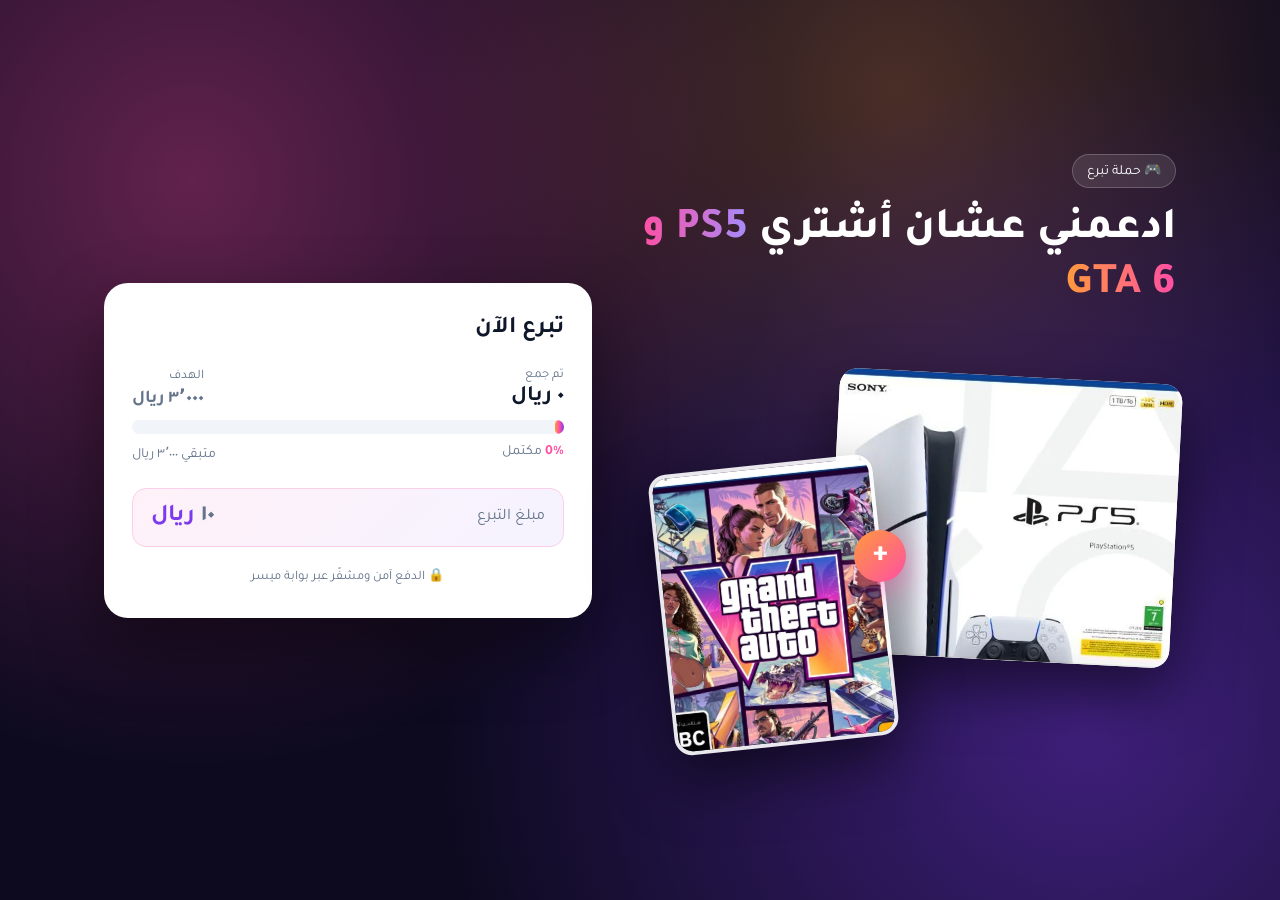
==== index.html @ 07ef4377 "Accept Apple Pay only" ====
<!DOCTYPE html>
<html lang="ar" dir="rtl">
<head>
  <meta charset="UTF-8" />
  <meta name="viewport" content="width=device-width, initial-scale=1.0" />
  <title> PS5 و GTA 6</title>
  <link rel="preconnect" href="https://fonts.googleapis.com" />
  <link href="https://fonts.googleapis.com/css2?family=Tajawal:wght@400;500;700;800&display=swap" rel="stylesheet" />
  <link rel="stylesheet" href="https://cdn.moyasar.com/mpf/1.14.0/moyasar.css" />
  <link rel="stylesheet" href="style.css" />
</head>
<body>
  <div class="page">
    <section class="showcase">
      <span class="tag">🎮 حملة تبرع</span>
      <h1 class="headline">
        ادعمني عشان أشتري
        <span class="grad">PS5 و GTA 6</span>
      </h1>

      <div class="products">
        <div class="product ps5"><img src="images/ps5.webp" alt="جهاز PlayStation 5" /></div>
        <div class="plus">+</div>
        <div class="product gta"><img src="images/gta6.webp" alt="لعبة GTA 6" /></div>
      </div>
    </section>

    <section class="card">
      <h2>تبرع الآن</h2>
      <div class="stats">
        <div>
          <small>تم جمع</small>
          <strong><span id="collected">0</span> ريال</strong>
        </div>
        <div class="goal">
          <small>الهدف</small>
          <strong><span id="goal">0</span> ريال</strong>
        </div>
      </div>
      <div class="progress"><div class="progress-bar" id="bar"></div></div>
      <div class="meta">
        <span><b id="percent">0%</b> مكتمل</span>
        <span>متبقي <span id="remaining">0</span> ريال</span>
      </div>

      <div class="amount">
        <span>مبلغ التبرع</span>
        <strong><span id="amount">10</span> ريال</strong>
      </div>

      <div class="mysr-form"></div>

      <p class="applepay-note" id="applepay-unavailable" hidden>
        الدفع متاح عبر Apple Pay فقط. افتح الصفحة من آيفون أو ماك باستخدام متصفح Safari.
      </p>

      <p class="secure">🔒 الدفع آمن ومشفّر عبر بوابة ميسر</p>
    </section>
  </div>

  <script src="https://cdn.moyasar.com/mpf/1.14.0/moyasar.js"></script>
  <script src="config.js"></script>
  <script>
    const cfg = window.DONATION_CONFIG;
    const fmt = (n) => n.toLocaleString("ar-SA");

    function renderProgress(total) {
      const collected = Math.min(total, cfg.goalAmount);
      const percent = Math.round((collected / cfg.goalAmount) * 100);

      document.getElementById("collected").textContent = fmt(total);
      document.getElementById("remaining").textContent = fmt(cfg.goalAmount - collected);
      document.getElementById("percent").textContent = percent + "%";
      requestAnimationFrame(() => {
        document.getElementById("bar").style.width = Math.max(percent, 2) + "%";
      });
    }

    document.getElementById("goal").textContent = fmt(cfg.goalAmount);
    document.getElementById("amount").textContent = fmt(cfg.donationAmount);

    fetch("data.json", { cache: "no-store" })
      .then((res) => (res.ok ? res.json() : Promise.reject()))
      .then((data) => renderProgress(data.collected))
      .catch(() => renderProgress(cfg.collectedAmount));

    Moyasar.init({
      element: ".mysr-form",
      amount: cfg.donationAmount * 100,
      currency: "SAR",
      description: "تبرع لشراء PS5 و GTA 6",
      publishable_api_key: cfg.publishableKey,
      callback_url: new URL("thanks.html", window.location.href).href,
      language: "ar",
      supported_networks: ["mada", "visa", "mastercard"],
      methods: ["applepay"],
      apple_pay: {
        country: "SA",
        label: "PS5 و GTA 6",
        validate_merchant_url: "https://api.moyasar.com/v1/applepay/initiate",
      },
    });

    if (!(window.ApplePaySession && ApplePaySession.canMakePayments())) {
      document.getElementById("applepay-unavailable").hidden = false;
    }
  </script>
</body>
</html>
---- style.css ----
* { box-sizing: border-box; }

:root {
  --pink: #ff4fa3;
  --orange: #ff9a3c;
  --purple: #7c3aed;
  --bg: #0d0a1f;
  --card: #ffffff;
  --text: #0f172a;
  --muted: #64748b;
}

body {
  margin: 0;
  min-height: 100vh;
  font-family: "Tajawal", system-ui, sans-serif;
  color: #fff;
  background:
    radial-gradient(circle at 15% 20%, rgba(255, 79, 163, 0.35), transparent 45%),
    radial-gradient(circle at 85% 80%, rgba(124, 58, 237, 0.45), transparent 50%),
    radial-gradient(circle at 70% 10%, rgba(255, 154, 60, 0.25), transparent 40%),
    var(--bg);
}

.page {
  max-width: 1120px;
  margin: 0 auto;
  padding: 48px 24px;
  display: grid;
  grid-template-columns: 1.1fr 1fr;
  gap: 48px;
  align-items: center;
  min-height: 100vh;
}

/* ===== Showcase ===== */
.tag {
  display: inline-block;
  padding: 6px 14px;
  border-radius: 999px;
  background: rgba(255, 255, 255, 0.1);
  border: 1px solid rgba(255, 255, 255, 0.2);
  font-size: 14px;
  margin-bottom: 16px;
}

.headline {
  margin: 0 0 32px;
  font-size: 44px;
  line-height: 1.25;
  font-weight: 800;
}

.headline .grad {
  background: linear-gradient(90deg, var(--orange), var(--pink), #a78bfa);
  -webkit-background-clip: text;
  background-clip: text;
  color: transparent;
}

.lead {
  margin: 0 0 32px;
  font-size: 18px;
  color: rgba(255, 255, 255, 0.75);
  line-height: 1.7;
}

.products {
  position: relative;
  height: 400px;
}

.product {
  position: absolute;
  border-radius: 18px;
  overflow: hidden;
  box-shadow: 0 25px 60px rgba(0, 0, 0, 0.55);
  transition: transform 0.4s ease;
}

.product img {
  display: block;
  width: 100%;
  height: 100%;
  object-fit: cover;
}

.product.ps5 {
  width: 64%;
  aspect-ratio: 490 / 405;
  top: 30px;
  right: 0;
  background: #fff;
  transform: rotate(3deg);
}

.product.ps5 img { transform: scale(2.05); }

.product.gta {
  width: 42%;
  aspect-ratio: 656 / 820;
  bottom: 0;
  left: 4%;
  transform: rotate(-6deg);
  border: 4px solid rgba(255, 255, 255, 0.9);
}

.product.gta img { transform: scale(1.52); transform-origin: 50% 50%; }

.product:hover { transform: rotate(0) scale(1.04); z-index: 2; }

.plus {
  position: absolute;
  top: 46%;
  left: 40%;
  width: 52px;
  height: 52px;
  border-radius: 50%;
  display: grid;
  place-items: center;
  font-size: 30px;
  font-weight: 800;
  background: linear-gradient(135deg, var(--orange), var(--pink));
  box-shadow: 0 10px 30px rgba(255, 79, 163, 0.5);
  z-index: 3;
}

/* ===== Donation card ===== */
.card {
  background: var(--card);
  color: var(--text);
  border-radius: 24px;
  padding: 32px 28px;
  box-shadow: 0 30px 70px rgba(0, 0, 0, 0.45);
}

.card h2 { margin: 0 0 24px; font-size: 24px; }

.card .sub { margin: 0 0 24px; color: var(--muted); }

.stats {
  display: flex;
  justify-content: space-between;
  align-items: flex-end;
  margin-bottom: 10px;
}

.stats small { display: block; color: var(--muted); font-size: 13px; }

.stats strong { font-size: 22px; }

.stats .goal strong { color: var(--muted); font-size: 18px; }

.progress {
  height: 14px;
  background: #f1f5f9;
  border-radius: 999px;
  overflow: hidden;
}

.progress-bar {
  height: 100%;
  width: 0;
  background: linear-gradient(90deg, var(--orange), var(--pink), var(--purple));
  border-radius: 999px;
  transition: width 1.2s ease;
}

.meta {
  display: flex;
  justify-content: space-between;
  margin: 10px 0 24px;
  font-size: 14px;
  color: var(--muted);
}

.meta b { color: var(--pink); }

.amount {
  display: flex;
  align-items: center;
  justify-content: space-between;
  padding: 14px 18px;
  border-radius: 14px;
  background: linear-gradient(135deg, #fff1f8, #f5f3ff);
  border: 1px solid #fbcfe8;
  margin-bottom: 20px;
}

.amount span { color: var(--muted); }

.amount strong { font-size: 24px; color: var(--purple); }

.card .mysr-form {
  max-width: none !important;
  width: 100% !important;
  margin: 0 !important;
  text-align: start;
}

.card .mysr-form .mysr-form-button {
  background: linear-gradient(135deg, var(--pink), var(--purple)) !important;
  border: none !important;
  border-radius: 12px !important;
  font-family: inherit !important;
  font-weight: 700 !important;
  transition: transform 0.2s ease, box-shadow 0.2s ease;
}

.card .mysr-form .mysr-form-button:hover {
  transform: translateY(-2px);
  box-shadow: 0 10px 24px rgba(124, 58, 237, 0.4);
}

.applepay-note {
  margin: 0;
  padding: 14px 16px;
  border-radius: 12px;
  background: #fff7ed;
  border: 1px solid #fed7aa;
  color: #9a3412;
  font-size: 14px;
  line-height: 1.7;
  text-align: center;
}

.secure {
  margin: 16px 0 0;
  text-align: center;
  font-size: 13px;
  color: var(--muted);
}

/* ===== Thanks page ===== */
.center-page {
  min-height: 100vh;
  display: grid;
  place-items: center;
  padding: 24px;
}

.result {
  max-width: 440px;
  text-align: center;
}

.result .icon { font-size: 64px; margin-bottom: 8px; }

.result h1 { margin: 0 0 8px; font-size: 28px; }

.result p { color: var(--muted); margin: 0; line-height: 1.7; }

.btn {
  display: inline-block;
  margin-top: 24px;
  padding: 12px 28px;
  border-radius: 12px;
  background: linear-gradient(135deg, var(--pink), var(--purple));
  color: #fff;
  text-decoration: none;
  font-weight: 700;
}

/* ===== Mobile ===== */
@media (max-width: 900px) {
  .page {
    grid-template-columns: 1fr;
    gap: 32px;
    padding: 32px 18px;
  }

  .showcase { text-align: center; }

  .headline { font-size: 32px; }

  .lead { font-size: 16px; margin-bottom: 24px; }

  .products { height: 300px; max-width: 440px; margin: 0 auto; }
}
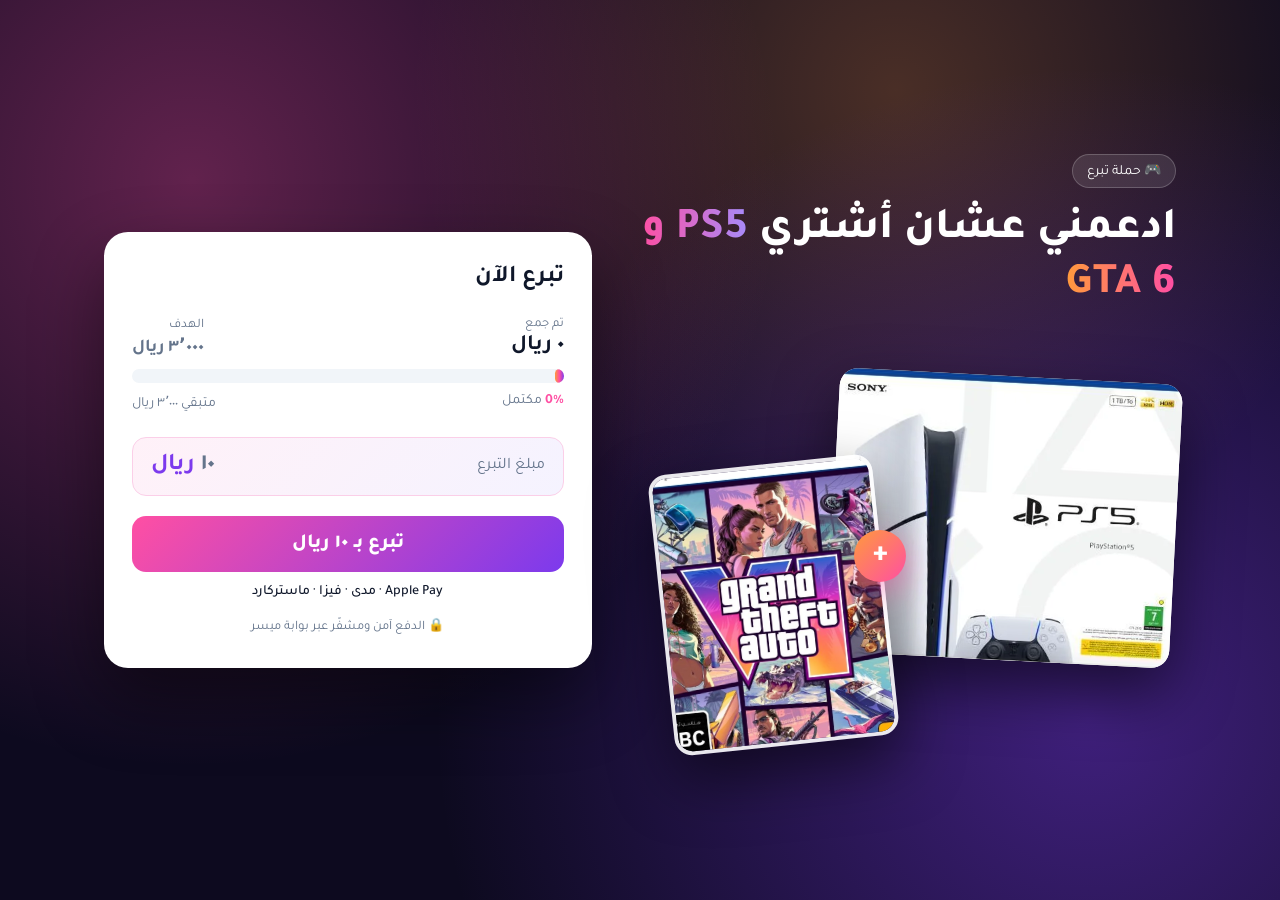
==== commit 5dfa433d: "Donate button redirects to Moyasar hosted checkout" ====
--- a/index.html
+++ b/index.html
@@ -6,7 +6,6 @@
   <title> PS5 و GTA 6</title>
   <link rel="preconnect" href="https://fonts.googleapis.com" />
   <link href="https://fonts.googleapis.com/css2?family=Tajawal:wght@400;500;700;800&display=swap" rel="stylesheet" />
-  <link rel="stylesheet" href="https://cdn.moyasar.com/mpf/1.14.0/moyasar.css" />
   <link rel="stylesheet" href="style.css" />
 </head>
 <body>
@@ -48,17 +47,15 @@
         <strong><span id="amount">10</span> ريال</strong>
       </div>
 
-      <div class="mysr-form"></div>
-
-      <p class="applepay-note" id="applepay-unavailable" hidden>
-        الدفع متاح عبر Apple Pay فقط. افتح الصفحة من آيفون أو ماك باستخدام متصفح Safari.
-      </p>
+      <a class="donate-btn" id="donate-btn" href="#">
+        تبرع بـ <span id="btn-amount">10</span> ريال
+      </a>
+      <p class="methods">Apple Pay · مدى · فيزا · ماستركارد</p>
 
       <p class="secure">🔒 الدفع آمن ومشفّر عبر بوابة ميسر</p>
     </section>
   </div>
 
-  <script src="https://cdn.moyasar.com/mpf/1.14.0/moyasar.js"></script>
   <script src="config.js"></script>
   <script>
     const cfg = window.DONATION_CONFIG;
@@ -84,26 +81,8 @@
       .then((data) => renderProgress(data.collected))
       .catch(() => renderProgress(cfg.collectedAmount));
 
-    Moyasar.init({
-      element: ".mysr-form",
-      amount: cfg.donationAmount * 100,
-      currency: "SAR",
-      description: "تبرع لشراء PS5 و GTA 6",
-      publishable_api_key: cfg.publishableKey,
-      callback_url: new URL("thanks.html", window.location.href).href,
-      language: "ar",
-      supported_networks: ["mada", "visa", "mastercard"],
-      methods: ["applepay"],
-      apple_pay: {
-        country: "SA",
-        label: "PS5 و GTA 6",
-        validate_merchant_url: "https://api.moyasar.com/v1/applepay/initiate",
-      },
-    });
-
-    if (!(window.ApplePaySession && ApplePaySession.canMakePayments())) {
-      document.getElementById("applepay-unavailable").hidden = false;
-    }
+    document.getElementById("btn-amount").textContent = fmt(cfg.donationAmount);
+    document.getElementById("donate-btn").href = cfg.donateUrl;
   </script>
 </body>
 </html>
--- a/style.css
+++ b/style.css
@@ -191,37 +191,30 @@
 
 .amount strong { font-size: 24px; color: var(--purple); }
 
-.card .mysr-form {
-  max-width: none !important;
-  width: 100% !important;
-  margin: 0 !important;
-  text-align: start;
-}
-
-.card .mysr-form .mysr-form-button {
-  background: linear-gradient(135deg, var(--pink), var(--purple)) !important;
-  border: none !important;
-  border-radius: 12px !important;
-  font-family: inherit !important;
-  font-weight: 700 !important;
+.donate-btn {
+  display: block;
+  padding: 16px;
+  border-radius: 14px;
+  background: linear-gradient(135deg, var(--pink), var(--purple));
+  color: #fff;
+  text-align: center;
+  text-decoration: none;
+  font-size: 20px;
+  font-weight: 800;
   transition: transform 0.2s ease, box-shadow 0.2s ease;
 }
 
-.card .mysr-form .mysr-form-button:hover {
+.donate-btn:hover {
   transform: translateY(-2px);
-  box-shadow: 0 10px 24px rgba(124, 58, 237, 0.4);
-}
-
-.applepay-note {
-  margin: 0;
-  padding: 14px 16px;
-  border-radius: 12px;
-  background: #fff7ed;
-  border: 1px solid #fed7aa;
-  color: #9a3412;
+  box-shadow: 0 12px 28px rgba(124, 58, 237, 0.45);
+}
+
+.methods {
+  margin: 12px 0 0;
+  text-align: center;
   font-size: 14px;
-  line-height: 1.7;
-  text-align: center;
+  font-weight: 500;
+  color: var(--text);
 }
 
 .secure {
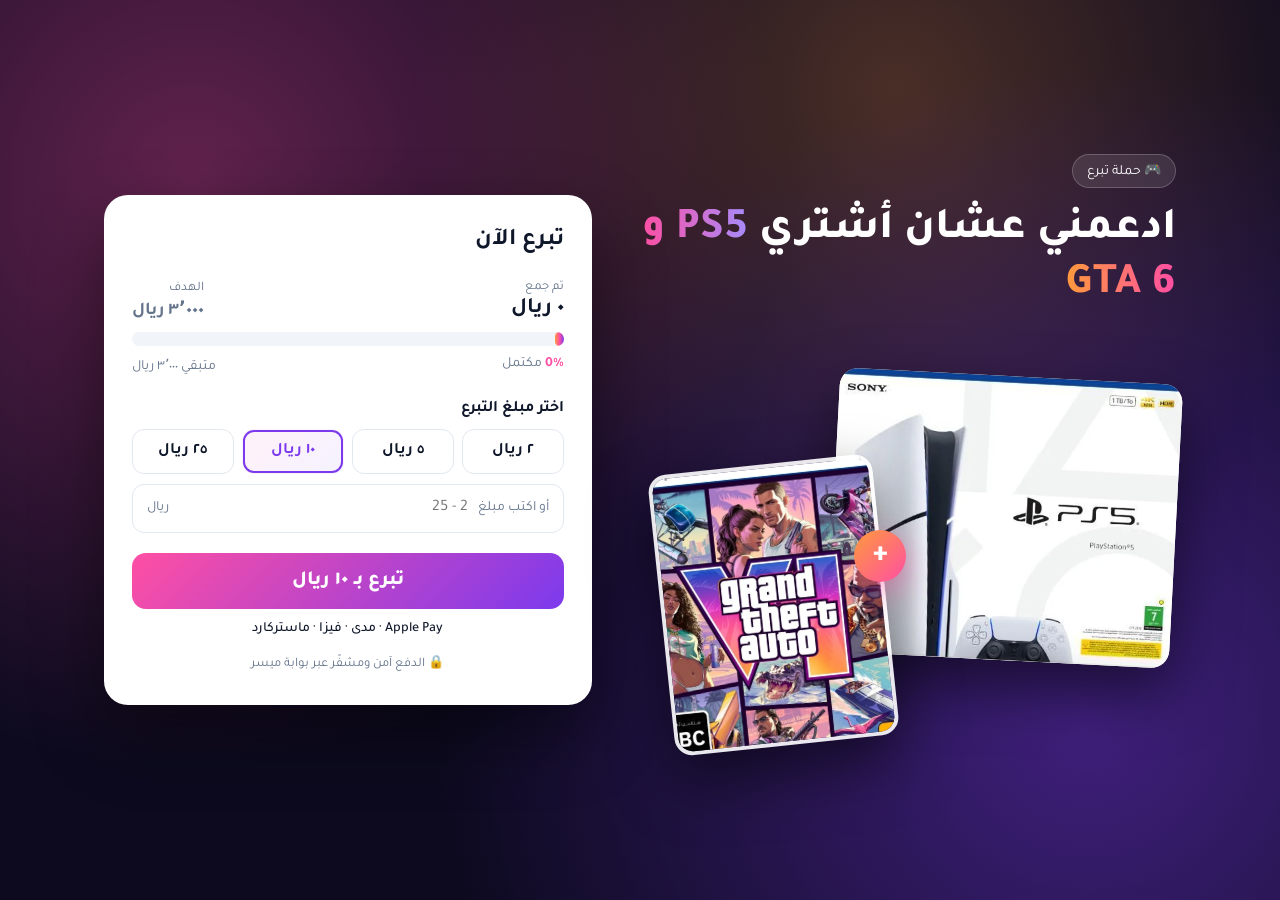
==== commit 67610f63: "Let donors choose an amount from 2 to 25 SAR" ====
--- a/index.html
+++ b/index.html
@@ -42,9 +42,15 @@
         <span>متبقي <span id="remaining">0</span> ريال</span>
       </div>
 
-      <div class="amount">
-        <span>مبلغ التبرع</span>
-        <strong><span id="amount">10</span> ريال</strong>
+      <div class="amount-picker">
+        <span class="picker-label">اختر مبلغ التبرع</span>
+        <div class="presets" id="presets"></div>
+        <label class="custom-amount">
+          <span>أو اكتب مبلغ</span>
+          <input type="number" id="custom-amount" inputmode="numeric" step="1" />
+          <span>ريال</span>
+        </label>
+        <p class="amount-error" id="amount-error" hidden></p>
       </div>
 
       <a class="donate-btn" id="donate-btn" href="#">
@@ -74,15 +80,54 @@
     }
 
     document.getElementById("goal").textContent = fmt(cfg.goalAmount);
-    document.getElementById("amount").textContent = fmt(cfg.donationAmount);
 
-    fetch("data.json", { cache: "no-store" })
+    fetch(cfg.totalUrl, { cache: "no-store" })
       .then((res) => (res.ok ? res.json() : Promise.reject()))
       .then((data) => renderProgress(data.collected))
       .catch(() => renderProgress(cfg.collectedAmount));
 
-    document.getElementById("btn-amount").textContent = fmt(cfg.donationAmount);
-    document.getElementById("donate-btn").href = cfg.donateUrl;
+    const presets = document.getElementById("presets");
+    const customInput = document.getElementById("custom-amount");
+    const errorEl = document.getElementById("amount-error");
+    const donateBtn = document.getElementById("donate-btn");
+    customInput.min = cfg.minAmount;
+    customInput.max = cfg.maxAmount;
+    customInput.placeholder = cfg.minAmount + " - " + cfg.maxAmount;
+
+    function setAmount(amount) {
+      const valid = Number.isInteger(amount) && amount >= cfg.minAmount && amount <= cfg.maxAmount;
+      errorEl.hidden = valid;
+      errorEl.textContent = "المبلغ لازم يكون رقم صحيح من " + fmt(cfg.minAmount) + " إلى " + fmt(cfg.maxAmount) + " ريال";
+      donateBtn.classList.toggle("disabled", !valid);
+      if (valid) {
+        document.getElementById("btn-amount").textContent = fmt(amount);
+        donateBtn.href = cfg.donateUrl + "?amount=" + amount;
+      } else {
+        donateBtn.removeAttribute("href");
+      }
+      presets.querySelectorAll("button").forEach((b) => {
+        b.classList.toggle("active", Number(b.dataset.amount) === amount);
+      });
+    }
+
+    cfg.presetAmounts.forEach((amount) => {
+      const btn = document.createElement("button");
+      btn.type = "button";
+      btn.dataset.amount = amount;
+      btn.textContent = fmt(amount) + " ريال";
+      btn.addEventListener("click", () => {
+        customInput.value = "";
+        setAmount(amount);
+      });
+      presets.appendChild(btn);
+    });
+
+    customInput.addEventListener("input", () => {
+      if (customInput.value === "") return setAmount(cfg.defaultAmount);
+      setAmount(Number(customInput.value));
+    });
+
+    setAmount(cfg.defaultAmount);
   </script>
 </body>
 </html>
--- a/style.css
+++ b/style.css
@@ -176,20 +176,78 @@
 
 .meta b { color: var(--pink); }
 
-.amount {
+.amount-picker { margin-bottom: 20px; }
+
+.picker-label {
+  display: block;
+  margin-bottom: 10px;
+  font-weight: 700;
+}
+
+.presets {
+  display: grid;
+  grid-template-columns: repeat(4, 1fr);
+  gap: 8px;
+}
+
+.presets button {
+  padding: 12px 4px;
+  border-radius: 12px;
+  border: 1px solid #e2e8f0;
+  background: #fff;
+  color: var(--text);
+  font-family: inherit;
+  font-size: 16px;
+  font-weight: 700;
+  cursor: pointer;
+  transition: all 0.15s ease;
+}
+
+.presets button:hover { border-color: var(--pink); }
+
+.presets button.active {
+  border-color: transparent;
+  background: linear-gradient(135deg, #fff1f8, #f5f3ff);
+  box-shadow: inset 0 0 0 2px var(--purple);
+  color: var(--purple);
+}
+
+.custom-amount {
   display: flex;
   align-items: center;
-  justify-content: space-between;
-  padding: 14px 18px;
-  border-radius: 14px;
-  background: linear-gradient(135deg, #fff1f8, #f5f3ff);
-  border: 1px solid #fbcfe8;
-  margin-bottom: 20px;
-}
-
-.amount span { color: var(--muted); }
-
-.amount strong { font-size: 24px; color: var(--purple); }
+  gap: 10px;
+  margin-top: 10px;
+  padding: 4px 14px;
+  border: 1px solid #e2e8f0;
+  border-radius: 12px;
+  color: var(--muted);
+  font-size: 14px;
+}
+
+.custom-amount:focus-within { border-color: var(--purple); }
+
+.custom-amount input {
+  flex: 1;
+  min-width: 0;
+  padding: 10px 0;
+  border: none;
+  outline: none;
+  font-family: inherit;
+  font-size: 16px;
+  color: var(--text);
+  background: transparent;
+}
+
+.amount-error {
+  margin: 8px 0 0;
+  color: #dc2626;
+  font-size: 13px;
+}
+
+.donate-btn.disabled {
+  opacity: 0.5;
+  pointer-events: none;
+}
 
 .donate-btn {
   display: block;
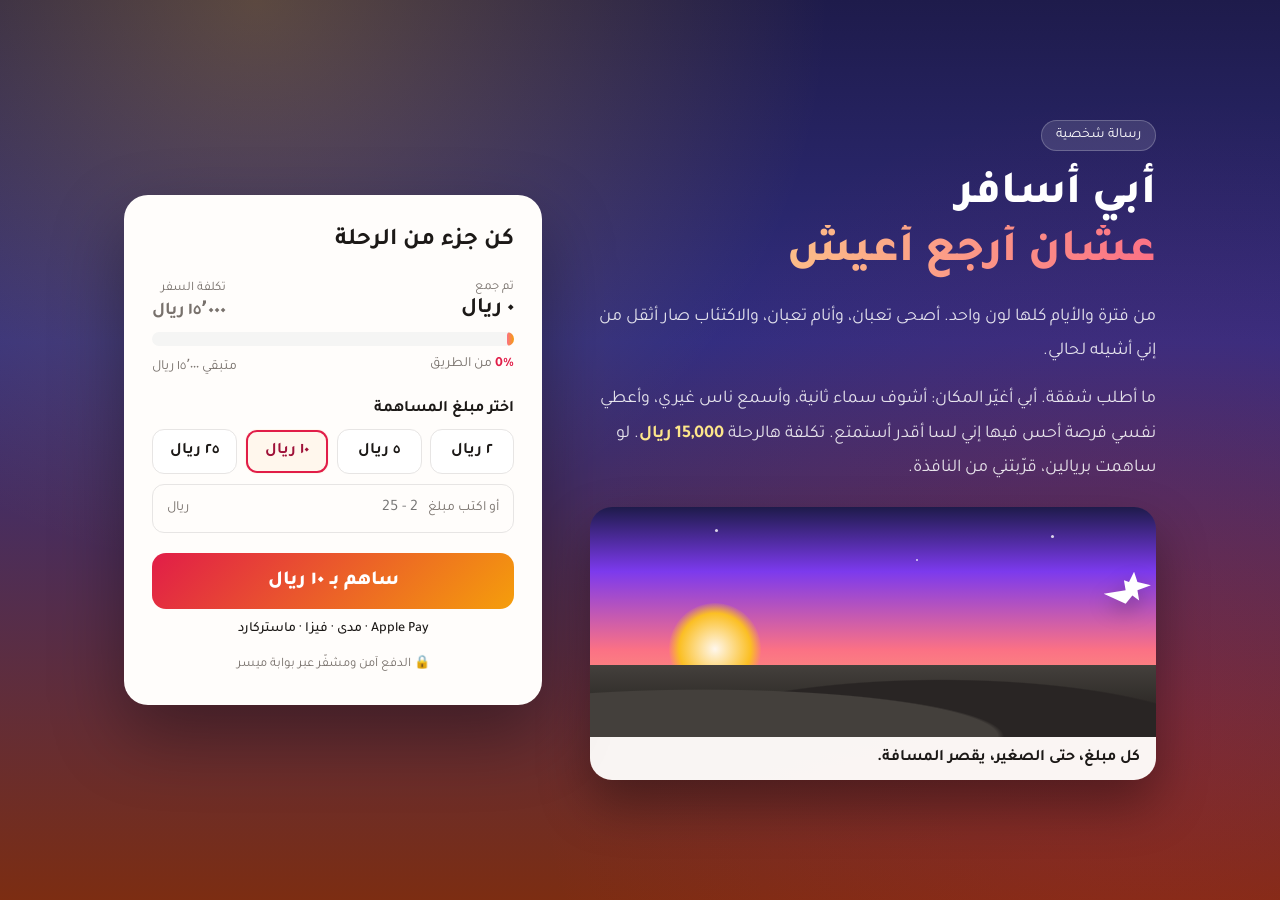
==== commit 88ae928d: "Redesign the page as a personal trip appeal with a 15000 SAR goal" ====
--- a/index.html
+++ b/index.html
@@ -3,47 +3,62 @@
 <head>
   <meta charset="UTF-8" />
   <meta name="viewport" content="width=device-width, initial-scale=1.0" />
-  <title> PS5 و GTA 6</title>
+  <title>أبي أسافر</title>
   <link rel="preconnect" href="https://fonts.googleapis.com" />
   <link href="https://fonts.googleapis.com/css2?family=Tajawal:wght@400;500;700;800&display=swap" rel="stylesheet" />
   <link rel="stylesheet" href="style.css" />
 </head>
 <body>
   <div class="page">
-    <section class="showcase">
-      <span class="tag">🎮 حملة تبرع</span>
+    <section class="story">
+      <span class="tag">رسالة شخصية</span>
       <h1 class="headline">
-        ادعمني عشان أشتري
-        <span class="grad">PS5 و GTA 6</span>
+        أبي أسافر
+        <span class="grad">عشان أرجع أعيش</span>
       </h1>
+      <p class="lead">
+        من فترة والأيام كلها لون واحد. أصحى تعبان، وأنام تعبان، والاكتئاب صار أثقل من إني أشيله لحالي.
+      </p>
+      <p class="lead">
+        ما أطلب شفقة. أبي أغيّر المكان: أشوف سماء ثانية، وأسمع ناس غيري، وأعطي نفسي فرصة أحس فيها إني لسا أقدر أستمتع.
+        تكلفة هالرحلة <b>15,000 ريال</b>. لو ساهمت بريالين، قرّبتني من النافذة.
+      </p>
 
-      <div class="products">
-        <div class="product ps5"><img src="images/ps5.webp" alt="جهاز PlayStation 5" /></div>
-        <div class="plus">+</div>
-        <div class="product gta"><img src="images/gta6.webp" alt="لعبة GTA 6" /></div>
+      <div class="scene" aria-hidden="true">
+        <div class="sky">
+          <span class="star s1"></span>
+          <span class="star s2"></span>
+          <span class="star s3"></span>
+          <div class="sun"></div>
+          <svg class="plane" viewBox="0 0 64 64">
+            <path d="M2 34 L28 30 L26 18 L32 20 L38 8 L42 20 L58 24 L42 30 L44 42 L36 36 L28 46 Z" />
+          </svg>
+          <div class="land"></div>
+        </div>
+        <p class="scene-caption">كل مبلغ، حتى الصغير، يقصر المسافة.</p>
       </div>
     </section>
 
     <section class="card">
-      <h2>تبرع الآن</h2>
+      <h2>كن جزء من الرحلة</h2>
       <div class="stats">
         <div>
           <small>تم جمع</small>
           <strong><span id="collected">0</span> ريال</strong>
         </div>
         <div class="goal">
-          <small>الهدف</small>
+          <small>تكلفة السفر</small>
           <strong><span id="goal">0</span> ريال</strong>
         </div>
       </div>
       <div class="progress"><div class="progress-bar" id="bar"></div></div>
       <div class="meta">
-        <span><b id="percent">0%</b> مكتمل</span>
+        <span><b id="percent">0%</b> من الطريق</span>
         <span>متبقي <span id="remaining">0</span> ريال</span>
       </div>
 
       <div class="amount-picker">
-        <span class="picker-label">اختر مبلغ التبرع</span>
+        <span class="picker-label">اختر مبلغ المساهمة</span>
         <div class="presets" id="presets"></div>
         <label class="custom-amount">
           <span>أو اكتب مبلغ</span>
@@ -54,10 +69,9 @@
       </div>
 
       <a class="donate-btn" id="donate-btn" href="#">
-        تبرع بـ <span id="btn-amount">10</span> ريال
+        ساهم بـ <span id="btn-amount">10</span> ريال
       </a>
       <p class="methods">Apple Pay · مدى · فيزا · ماستركارد</p>
-
       <p class="secure">🔒 الدفع آمن ومشفّر عبر بوابة ميسر</p>
     </section>
   </div>
--- a/style.css
+++ b/style.css
@@ -1,13 +1,13 @@
 * { box-sizing: border-box; }
 
 :root {
-  --pink: #ff4fa3;
-  --orange: #ff9a3c;
-  --purple: #7c3aed;
-  --bg: #0d0a1f;
-  --card: #ffffff;
-  --text: #0f172a;
-  --muted: #64748b;
+  --rose: #e11d48;
+  --amber: #f59e0b;
+  --gold: #fbbf24;
+  --ink: #1c1917;
+  --card: #fffdfb;
+  --text: #1c1917;
+  --muted: #78716c;
 }
 
 body {
@@ -16,127 +16,138 @@
   font-family: "Tajawal", system-ui, sans-serif;
   color: #fff;
   background:
-    radial-gradient(circle at 15% 20%, rgba(255, 79, 163, 0.35), transparent 45%),
-    radial-gradient(circle at 85% 80%, rgba(124, 58, 237, 0.45), transparent 50%),
-    radial-gradient(circle at 70% 10%, rgba(255, 154, 60, 0.25), transparent 40%),
-    var(--bg);
+    radial-gradient(circle at 20% 0%, rgba(251, 191, 36, 0.28), transparent 42%),
+    radial-gradient(circle at 90% 80%, rgba(225, 29, 72, 0.18), transparent 46%),
+    linear-gradient(180deg, #1e1b4b 0%, #312e81 38%, #7c2d12 100%);
 }
 
 .page {
-  max-width: 1120px;
+  max-width: 1080px;
   margin: 0 auto;
   padding: 48px 24px;
   display: grid;
-  grid-template-columns: 1.1fr 1fr;
+  grid-template-columns: 1.15fr 0.85fr;
   gap: 48px;
   align-items: center;
   min-height: 100vh;
 }
 
-/* ===== Showcase ===== */
 .tag {
   display: inline-block;
   padding: 6px 14px;
   border-radius: 999px;
-  background: rgba(255, 255, 255, 0.1);
-  border: 1px solid rgba(255, 255, 255, 0.2);
+  background: rgba(255, 255, 255, 0.12);
+  border: 1px solid rgba(255, 255, 255, 0.22);
   font-size: 14px;
   margin-bottom: 16px;
 }
 
 .headline {
-  margin: 0 0 32px;
-  font-size: 44px;
+  margin: 0 0 18px;
+  font-size: 46px;
   line-height: 1.25;
   font-weight: 800;
 }
 
 .headline .grad {
-  background: linear-gradient(90deg, var(--orange), var(--pink), #a78bfa);
+  display: block;
+  background: linear-gradient(90deg, #fde68a, #fb7185);
   -webkit-background-clip: text;
   background-clip: text;
   color: transparent;
 }
 
 .lead {
-  margin: 0 0 32px;
+  margin: 0 0 14px;
   font-size: 18px;
-  color: rgba(255, 255, 255, 0.75);
-  line-height: 1.7;
-}
-
-.products {
+  color: rgba(255, 255, 255, 0.86);
+  line-height: 1.9;
+}
+
+.lead b { color: #fde68a; }
+
+.scene {
+  margin-top: 22px;
+  border-radius: 22px;
+  overflow: hidden;
+  box-shadow: 0 24px 50px rgba(0, 0, 0, 0.35);
+}
+
+.sky {
   position: relative;
-  height: 400px;
-}
-
-.product {
+  height: 230px;
+  background: linear-gradient(180deg, #1e1b4b 0%, #7c3aed 28%, #fb7185 62%, #fdba74 100%);
+  overflow: hidden;
+}
+
+.star {
   position: absolute;
-  border-radius: 18px;
-  overflow: hidden;
-  box-shadow: 0 25px 60px rgba(0, 0, 0, 0.55);
-  transition: transform 0.4s ease;
-}
-
-.product img {
-  display: block;
-  width: 100%;
-  height: 100%;
-  object-fit: cover;
-}
-
-.product.ps5 {
-  width: 64%;
-  aspect-ratio: 490 / 405;
-  top: 30px;
+  width: 3px;
+  height: 3px;
+  border-radius: 50%;
+  background: #fff;
+  opacity: 0.8;
+}
+
+.s1 { top: 28px; right: 18%; }
+.s2 { top: 52px; right: 42%; width: 2px; height: 2px; }
+.s3 { top: 22px; left: 22%; }
+
+.sun {
+  position: absolute;
+  width: 92px;
+  height: 92px;
+  border-radius: 50%;
+  left: 14%;
+  bottom: 42px;
+  background: radial-gradient(circle, #fff7ed 0%, #fbbf24 55%, rgba(251, 191, 36, 0) 72%);
+}
+
+.plane {
+  position: absolute;
+  width: 54px;
+  height: 54px;
+  top: 58px;
+  fill: #fff;
+  filter: drop-shadow(0 8px 10px rgba(0, 0, 0, 0.25));
+  animation: fly 9s ease-in-out infinite;
+}
+
+.land {
+  position: absolute;
+  left: 0;
   right: 0;
-  background: #fff;
-  transform: rotate(3deg);
-}
-
-.product.ps5 img { transform: scale(2.05); }
-
-.product.gta {
-  width: 42%;
-  aspect-ratio: 656 / 820;
   bottom: 0;
-  left: 4%;
-  transform: rotate(-6deg);
-  border: 4px solid rgba(255, 255, 255, 0.9);
-}
-
-.product.gta img { transform: scale(1.52); transform-origin: 50% 50%; }
-
-.product:hover { transform: rotate(0) scale(1.04); z-index: 2; }
-
-.plus {
-  position: absolute;
-  top: 46%;
-  left: 40%;
-  width: 52px;
-  height: 52px;
-  border-radius: 50%;
-  display: grid;
-  place-items: center;
-  font-size: 30px;
-  font-weight: 800;
-  background: linear-gradient(135deg, var(--orange), var(--pink));
-  box-shadow: 0 10px 30px rgba(255, 79, 163, 0.5);
-  z-index: 3;
-}
-
-/* ===== Donation card ===== */
+  height: 72px;
+  background:
+    radial-gradient(ellipse at 20% 100%, #44403c 0 46%, transparent 47%),
+    radial-gradient(ellipse at 62% 120%, #292524 0 58%, transparent 59%),
+    linear-gradient(#44403c, #1c1917);
+}
+
+.scene-caption {
+  margin: 0;
+  padding: 12px 16px;
+  background: rgba(255, 253, 251, 0.96);
+  color: var(--ink);
+  font-weight: 700;
+}
+
+@keyframes fly {
+  0% { right: -70px; transform: scaleX(-1) translateY(0); }
+  50% { transform: scaleX(-1) translateY(-10px); }
+  100% { right: calc(100% + 20px); transform: scaleX(-1) translateY(0); }
+}
+
 .card {
   background: var(--card);
   color: var(--text);
   border-radius: 24px;
   padding: 32px 28px;
-  box-shadow: 0 30px 70px rgba(0, 0, 0, 0.45);
+  box-shadow: 0 30px 70px rgba(0, 0, 0, 0.35);
 }
 
 .card h2 { margin: 0 0 24px; font-size: 24px; }
-
-.card .sub { margin: 0 0 24px; color: var(--muted); }
 
 .stats {
   display: flex;
@@ -153,7 +164,7 @@
 
 .progress {
   height: 14px;
-  background: #f1f5f9;
+  background: #f5f5f4;
   border-radius: 999px;
   overflow: hidden;
 }
@@ -161,7 +172,7 @@
 .progress-bar {
   height: 100%;
   width: 0;
-  background: linear-gradient(90deg, var(--orange), var(--pink), var(--purple));
+  background: linear-gradient(90deg, #fb7185, #f59e0b);
   border-radius: 999px;
   transition: width 1.2s ease;
 }
@@ -174,7 +185,7 @@
   color: var(--muted);
 }
 
-.meta b { color: var(--pink); }
+.meta b { color: #e11d48; }
 
 .amount-picker { margin-bottom: 20px; }
 
@@ -193,23 +204,22 @@
 .presets button {
   padding: 12px 4px;
   border-radius: 12px;
-  border: 1px solid #e2e8f0;
+  border: 1px solid #e7e5e4;
   background: #fff;
   color: var(--text);
   font-family: inherit;
   font-size: 16px;
   font-weight: 700;
   cursor: pointer;
-  transition: all 0.15s ease;
-}
-
-.presets button:hover { border-color: var(--pink); }
+}
+
+.presets button:hover { border-color: #fb7185; }
 
 .presets button.active {
   border-color: transparent;
-  background: linear-gradient(135deg, #fff1f8, #f5f3ff);
-  box-shadow: inset 0 0 0 2px var(--purple);
-  color: var(--purple);
+  background: #fff7ed;
+  box-shadow: inset 0 0 0 2px #e11d48;
+  color: #9f1239;
 }
 
 .custom-amount {
@@ -218,13 +228,13 @@
   gap: 10px;
   margin-top: 10px;
   padding: 4px 14px;
-  border: 1px solid #e2e8f0;
+  border: 1px solid #e7e5e4;
   border-radius: 12px;
   color: var(--muted);
   font-size: 14px;
 }
 
-.custom-amount:focus-within { border-color: var(--purple); }
+.custom-amount:focus-within { border-color: #e11d48; }
 
 .custom-amount input {
   flex: 1;
@@ -253,7 +263,7 @@
   display: block;
   padding: 16px;
   border-radius: 14px;
-  background: linear-gradient(135deg, var(--pink), var(--purple));
+  background: linear-gradient(135deg, #e11d48, #f59e0b);
   color: #fff;
   text-align: center;
   text-decoration: none;
@@ -264,7 +274,7 @@
 
 .donate-btn:hover {
   transform: translateY(-2px);
-  box-shadow: 0 12px 28px rgba(124, 58, 237, 0.45);
+  box-shadow: 0 12px 28px rgba(225, 29, 72, 0.35);
 }
 
 .methods {
@@ -282,7 +292,6 @@
   color: var(--muted);
 }
 
-/* ===== Thanks page ===== */
 .center-page {
   min-height: 100vh;
   display: grid;
@@ -306,25 +315,26 @@
   margin-top: 24px;
   padding: 12px 28px;
   border-radius: 12px;
-  background: linear-gradient(135deg, var(--pink), var(--purple));
+  background: linear-gradient(135deg, #e11d48, #f59e0b);
   color: #fff;
   text-decoration: none;
   font-weight: 700;
 }
 
-/* ===== Mobile ===== */
 @media (max-width: 900px) {
   .page {
     grid-template-columns: 1fr;
-    gap: 32px;
+    gap: 28px;
     padding: 32px 18px;
   }
 
-  .showcase { text-align: center; }
-
-  .headline { font-size: 32px; }
-
-  .lead { font-size: 16px; margin-bottom: 24px; }
-
-  .products { height: 300px; max-width: 440px; margin: 0 auto; }
-}
+  .story { text-align: center; }
+
+  .headline { font-size: 34px; }
+
+  .lead { font-size: 16px; }
+}
+
+@media (prefers-reduced-motion: reduce) {
+  .plane { animation: none; right: 18%; }
+}
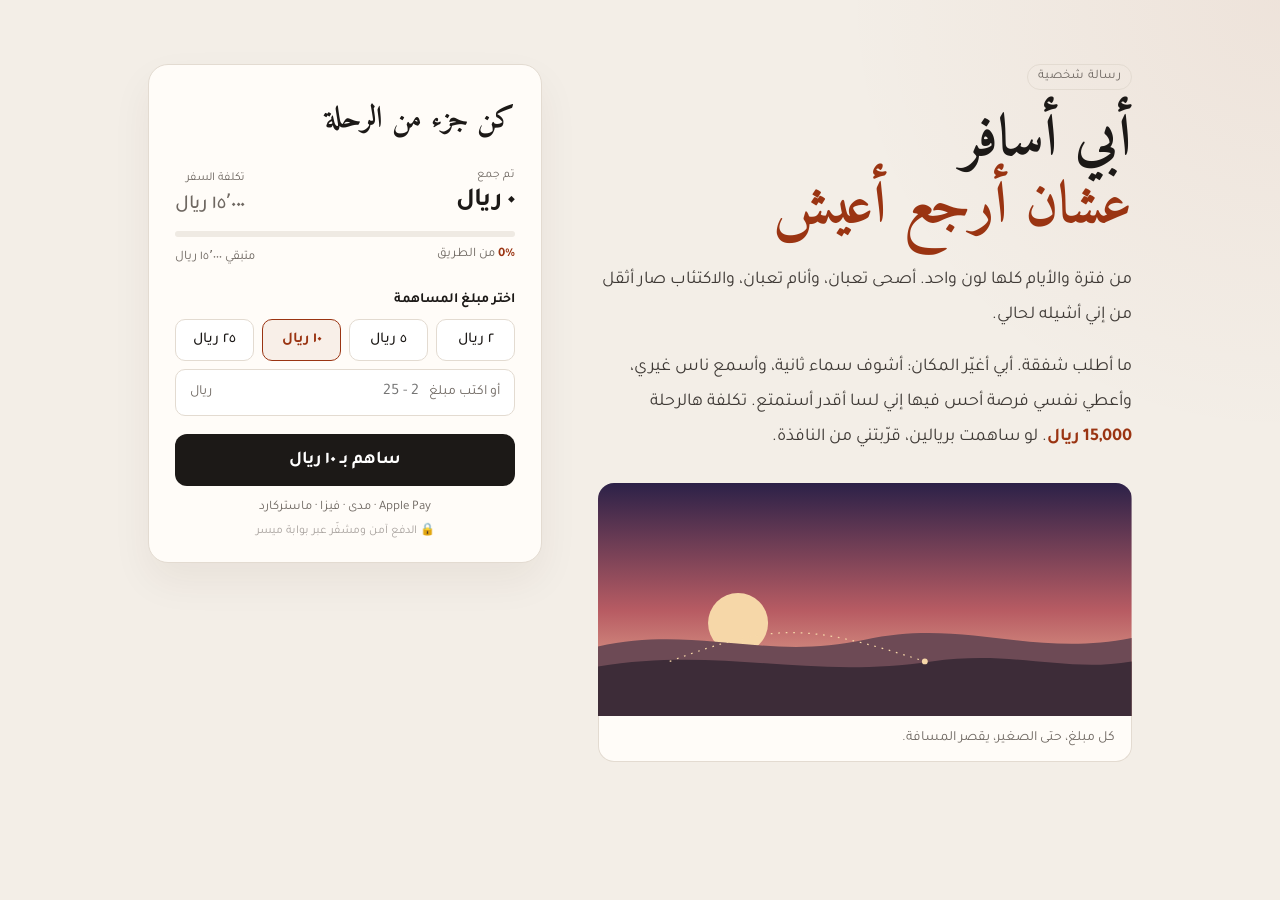
==== commit 676f7d1e: "Refine the page into a quieter editorial layout" ====
--- a/index.html
+++ b/index.html
@@ -5,7 +5,7 @@
   <meta name="viewport" content="width=device-width, initial-scale=1.0" />
   <title>أبي أسافر</title>
   <link rel="preconnect" href="https://fonts.googleapis.com" />
-  <link href="https://fonts.googleapis.com/css2?family=Tajawal:wght@400;500;700;800&display=swap" rel="stylesheet" />
+  <link href="https://fonts.googleapis.com/css2?family=Amiri:wght@400;700&family=Tajawal:wght@400;500;700&display=swap" rel="stylesheet" />
   <link rel="stylesheet" href="style.css" />
 </head>
 <body>
@@ -24,19 +24,24 @@
         تكلفة هالرحلة <b>15,000 ريال</b>. لو ساهمت بريالين، قرّبتني من النافذة.
       </p>
 
-      <div class="scene" aria-hidden="true">
-        <div class="sky">
-          <span class="star s1"></span>
-          <span class="star s2"></span>
-          <span class="star s3"></span>
-          <div class="sun"></div>
-          <svg class="plane" viewBox="0 0 64 64">
-            <path d="M2 34 L28 30 L26 18 L32 20 L38 8 L42 20 L58 24 L42 30 L44 42 L36 36 L28 46 Z" />
-          </svg>
-          <div class="land"></div>
-        </div>
-        <p class="scene-caption">كل مبلغ، حتى الصغير، يقصر المسافة.</p>
-      </div>
+      <figure class="scene">
+        <svg viewBox="0 0 640 280" role="img" aria-label="أفق عند الغروب">
+          <defs>
+            <linearGradient id="sky" x1="0" y1="0" x2="0" y2="1">
+              <stop offset="0" stop-color="#2c2148" />
+              <stop offset="0.55" stop-color="#b85c63" />
+              <stop offset="1" stop-color="#f3c7a3" />
+            </linearGradient>
+          </defs>
+          <rect width="640" height="280" fill="url(#sky)" />
+          <circle cx="168" cy="168" r="36" fill="#f6d7a8" />
+          <path d="M0 196 C120 170 200 214 320 188 C440 162 520 210 640 186 L640 280 L0 280 Z" fill="#6d4a55" />
+          <path d="M0 220 C150 196 250 236 400 214 C500 200 560 228 640 214 L640 280 L0 280 Z" fill="#3d2c38" />
+          <path d="M86 214 C210 168 250 168 392 214" fill="none" stroke="#f6d7a8" stroke-width="1.5" stroke-dasharray="2 7" />
+          <circle cx="392" cy="214" r="3.5" fill="#f6d7a8" />
+        </svg>
+        <figcaption>كل مبلغ، حتى الصغير، يقصر المسافة.</figcaption>
+      </figure>
     </section>
 
     <section class="card">
@@ -89,7 +94,7 @@
       document.getElementById("remaining").textContent = fmt(cfg.goalAmount - collected);
       document.getElementById("percent").textContent = percent + "%";
       requestAnimationFrame(() => {
-        document.getElementById("bar").style.width = Math.max(percent, 2) + "%";
+        document.getElementById("bar").style.width = percent + "%";
       });
     }
 
--- a/style.css
+++ b/style.css
@@ -1,170 +1,132 @@
 * { box-sizing: border-box; }
 
 :root {
-  --rose: #e11d48;
-  --amber: #f59e0b;
-  --gold: #fbbf24;
+  --paper: #f3eee7;
   --ink: #1c1917;
-  --card: #fffdfb;
-  --text: #1c1917;
-  --muted: #78716c;
+  --muted: #6f6862;
+  --line: #e3dbd1;
+  --card: #fffcf8;
+  --accent: #9a3412;
+  --accent-soft: #f8efe8;
 }
 
 body {
   margin: 0;
   min-height: 100vh;
   font-family: "Tajawal", system-ui, sans-serif;
-  color: #fff;
+  color: var(--ink);
   background:
-    radial-gradient(circle at 20% 0%, rgba(251, 191, 36, 0.28), transparent 42%),
-    radial-gradient(circle at 90% 80%, rgba(225, 29, 72, 0.18), transparent 46%),
-    linear-gradient(180deg, #1e1b4b 0%, #312e81 38%, #7c2d12 100%);
+    radial-gradient(circle at 100% 0%, rgba(154, 52, 18, 0.06), transparent 28%),
+    var(--paper);
 }
 
 .page {
-  max-width: 1080px;
+  max-width: 1040px;
   margin: 0 auto;
-  padding: 48px 24px;
+  padding: 64px 28px;
   display: grid;
   grid-template-columns: 1.15fr 0.85fr;
-  gap: 48px;
-  align-items: center;
-  min-height: 100vh;
+  gap: 56px;
+  align-items: start;
 }
 
 .tag {
   display: inline-block;
-  padding: 6px 14px;
+  margin-bottom: 18px;
+  padding: 4px 10px;
+  border: 1px solid var(--line);
   border-radius: 999px;
-  background: rgba(255, 255, 255, 0.12);
-  border: 1px solid rgba(255, 255, 255, 0.22);
+  background: transparent;
+  color: var(--muted);
+  font-size: 13px;
+  letter-spacing: 0.02em;
+}
+
+.headline {
+  margin: 0 0 22px;
+  font-family: "Amiri", serif;
+  font-size: 58px;
+  font-weight: 700;
+  line-height: 1.15;
+  color: var(--ink);
+}
+
+.headline .grad {
+  display: block;
+  color: var(--accent);
+  background: none;
+}
+
+.lead {
+  margin: 0 0 16px;
+  max-width: 38em;
+  font-size: 18px;
+  line-height: 1.95;
+  color: #3f3a36;
+}
+
+.lead b { color: var(--accent); font-weight: 700; }
+
+.scene {
+  margin: 28px 0 0;
+}
+
+.scene svg {
+  display: block;
+  width: 100%;
+  height: auto;
+  border-radius: 16px 16px 0 0;
+}
+
+.scene figcaption {
+  margin: 0;
+  padding: 14px 16px;
+  border: 1px solid var(--line);
+  border-top: none;
+  border-radius: 0 0 16px 16px;
+  background: var(--card);
+  color: var(--muted);
   font-size: 14px;
-  margin-bottom: 16px;
-}
-
-.headline {
-  margin: 0 0 18px;
-  font-size: 46px;
-  line-height: 1.25;
-  font-weight: 800;
-}
-
-.headline .grad {
-  display: block;
-  background: linear-gradient(90deg, #fde68a, #fb7185);
-  -webkit-background-clip: text;
-  background-clip: text;
-  color: transparent;
-}
-
-.lead {
-  margin: 0 0 14px;
-  font-size: 18px;
-  color: rgba(255, 255, 255, 0.86);
-  line-height: 1.9;
-}
-
-.lead b { color: #fde68a; }
-
-.scene {
-  margin-top: 22px;
-  border-radius: 22px;
-  overflow: hidden;
-  box-shadow: 0 24px 50px rgba(0, 0, 0, 0.35);
-}
-
-.sky {
-  position: relative;
-  height: 230px;
-  background: linear-gradient(180deg, #1e1b4b 0%, #7c3aed 28%, #fb7185 62%, #fdba74 100%);
-  overflow: hidden;
-}
-
-.star {
-  position: absolute;
-  width: 3px;
-  height: 3px;
-  border-radius: 50%;
-  background: #fff;
-  opacity: 0.8;
-}
-
-.s1 { top: 28px; right: 18%; }
-.s2 { top: 52px; right: 42%; width: 2px; height: 2px; }
-.s3 { top: 22px; left: 22%; }
-
-.sun {
-  position: absolute;
-  width: 92px;
-  height: 92px;
-  border-radius: 50%;
-  left: 14%;
-  bottom: 42px;
-  background: radial-gradient(circle, #fff7ed 0%, #fbbf24 55%, rgba(251, 191, 36, 0) 72%);
-}
-
-.plane {
-  position: absolute;
-  width: 54px;
-  height: 54px;
-  top: 58px;
-  fill: #fff;
-  filter: drop-shadow(0 8px 10px rgba(0, 0, 0, 0.25));
-  animation: fly 9s ease-in-out infinite;
-}
-
-.land {
-  position: absolute;
-  left: 0;
-  right: 0;
-  bottom: 0;
-  height: 72px;
-  background:
-    radial-gradient(ellipse at 20% 100%, #44403c 0 46%, transparent 47%),
-    radial-gradient(ellipse at 62% 120%, #292524 0 58%, transparent 59%),
-    linear-gradient(#44403c, #1c1917);
-}
-
-.scene-caption {
-  margin: 0;
-  padding: 12px 16px;
-  background: rgba(255, 253, 251, 0.96);
-  color: var(--ink);
-  font-weight: 700;
-}
-
-@keyframes fly {
-  0% { right: -70px; transform: scaleX(-1) translateY(0); }
-  50% { transform: scaleX(-1) translateY(-10px); }
-  100% { right: calc(100% + 20px); transform: scaleX(-1) translateY(0); }
 }
 
 .card {
+  position: sticky;
+  top: 28px;
   background: var(--card);
-  color: var(--text);
-  border-radius: 24px;
-  padding: 32px 28px;
-  box-shadow: 0 30px 70px rgba(0, 0, 0, 0.35);
-}
-
-.card h2 { margin: 0 0 24px; font-size: 24px; }
+  border: 1px solid var(--line);
+  border-radius: 20px;
+  padding: 28px 26px 24px;
+  box-shadow: 0 18px 40px rgba(60, 40, 20, 0.06);
+}
+
+.card h2 {
+  margin: 0 0 22px;
+  font-family: "Amiri", serif;
+  font-size: 30px;
+  font-weight: 700;
+}
 
 .stats {
   display: flex;
   justify-content: space-between;
   align-items: flex-end;
-  margin-bottom: 10px;
-}
-
-.stats small { display: block; color: var(--muted); font-size: 13px; }
-
-.stats strong { font-size: 22px; }
-
-.stats .goal strong { color: var(--muted); font-size: 18px; }
+  margin-bottom: 14px;
+}
+
+.stats small {
+  display: block;
+  margin-bottom: 4px;
+  color: var(--muted);
+  font-size: 12px;
+}
+
+.stats strong { font-size: 26px; font-weight: 700; letter-spacing: -0.02em; }
+
+.stats .goal strong { color: var(--muted); font-size: 20px; font-weight: 500; }
 
 .progress {
-  height: 14px;
-  background: #f5f5f4;
+  height: 6px;
+  background: #efeae3;
   border-radius: 999px;
   overflow: hidden;
 }
@@ -172,26 +134,27 @@
 .progress-bar {
   height: 100%;
   width: 0;
-  background: linear-gradient(90deg, #fb7185, #f59e0b);
+  background: var(--accent);
   border-radius: 999px;
-  transition: width 1.2s ease;
+  transition: width 1s ease;
 }
 
 .meta {
   display: flex;
   justify-content: space-between;
-  margin: 10px 0 24px;
+  margin: 10px 0 26px;
+  font-size: 13px;
+  color: var(--muted);
+}
+
+.meta b { color: var(--accent); font-weight: 700; }
+
+.amount-picker { margin-bottom: 18px; }
+
+.picker-label {
+  display: block;
+  margin-bottom: 10px;
   font-size: 14px;
-  color: var(--muted);
-}
-
-.meta b { color: #e11d48; }
-
-.amount-picker { margin-bottom: 20px; }
-
-.picker-label {
-  display: block;
-  margin-bottom: 10px;
   font-weight: 700;
 }
 
@@ -202,94 +165,91 @@
 }
 
 .presets button {
-  padding: 12px 4px;
-  border-radius: 12px;
-  border: 1px solid #e7e5e4;
+  padding: 11px 4px;
+  border-radius: 10px;
+  border: 1px solid var(--line);
   background: #fff;
-  color: var(--text);
+  color: var(--ink);
   font-family: inherit;
-  font-size: 16px;
-  font-weight: 700;
+  font-size: 15px;
+  font-weight: 500;
   cursor: pointer;
 }
 
-.presets button:hover { border-color: #fb7185; }
+.presets button:hover { border-color: #c4b8ac; }
 
 .presets button.active {
-  border-color: transparent;
-  background: #fff7ed;
-  box-shadow: inset 0 0 0 2px #e11d48;
-  color: #9f1239;
+  border-color: var(--accent);
+  background: var(--accent-soft);
+  color: var(--accent);
+  font-weight: 700;
 }
 
 .custom-amount {
   display: flex;
   align-items: center;
   gap: 10px;
-  margin-top: 10px;
-  padding: 4px 14px;
-  border: 1px solid #e7e5e4;
-  border-radius: 12px;
+  margin-top: 8px;
+  padding: 2px 14px;
+  border: 1px solid var(--line);
+  border-radius: 10px;
+  background: #fff;
   color: var(--muted);
   font-size: 14px;
 }
 
-.custom-amount:focus-within { border-color: #e11d48; }
+.custom-amount:focus-within { border-color: var(--accent); }
 
 .custom-amount input {
   flex: 1;
   min-width: 0;
-  padding: 10px 0;
+  padding: 11px 0;
   border: none;
   outline: none;
   font-family: inherit;
   font-size: 16px;
-  color: var(--text);
+  color: var(--ink);
   background: transparent;
 }
 
 .amount-error {
   margin: 8px 0 0;
-  color: #dc2626;
+  color: #b91c1c;
   font-size: 13px;
 }
 
 .donate-btn.disabled {
-  opacity: 0.5;
+  opacity: 0.45;
   pointer-events: none;
 }
 
 .donate-btn {
   display: block;
-  padding: 16px;
-  border-radius: 14px;
-  background: linear-gradient(135deg, #e11d48, #f59e0b);
+  padding: 15px;
+  border-radius: 12px;
+  background: var(--ink);
   color: #fff;
   text-align: center;
   text-decoration: none;
-  font-size: 20px;
-  font-weight: 800;
-  transition: transform 0.2s ease, box-shadow 0.2s ease;
-}
-
-.donate-btn:hover {
-  transform: translateY(-2px);
-  box-shadow: 0 12px 28px rgba(225, 29, 72, 0.35);
-}
+  font-size: 18px;
+  font-weight: 700;
+  transition: background 0.2s ease;
+}
+
+.donate-btn:hover { background: #292524; }
 
 .methods {
-  margin: 12px 0 0;
-  text-align: center;
-  font-size: 14px;
-  font-weight: 500;
-  color: var(--text);
-}
-
-.secure {
-  margin: 16px 0 0;
+  margin: 14px 0 0;
   text-align: center;
   font-size: 13px;
   color: var(--muted);
+}
+
+.secure {
+  margin: 6px 0 0;
+  text-align: center;
+  font-size: 12px;
+  color: #a8a29e;
 }
 
 .center-page {
@@ -300,41 +260,41 @@
 }
 
 .result {
-  max-width: 440px;
+  max-width: 420px;
   text-align: center;
 }
 
-.result .icon { font-size: 64px; margin-bottom: 8px; }
-
-.result h1 { margin: 0 0 8px; font-size: 28px; }
-
-.result p { color: var(--muted); margin: 0; line-height: 1.7; }
+.result .icon { font-size: 48px; margin-bottom: 8px; }
+
+.result h1 {
+  margin: 0 0 8px;
+  font-family: "Amiri", serif;
+  font-size: 34px;
+}
+
+.result p { color: var(--muted); margin: 0; line-height: 1.8; }
 
 .btn {
   display: inline-block;
   margin-top: 24px;
-  padding: 12px 28px;
+  padding: 12px 26px;
   border-radius: 12px;
-  background: linear-gradient(135deg, #e11d48, #f59e0b);
+  background: var(--ink);
   color: #fff;
   text-decoration: none;
   font-weight: 700;
 }
 
-@media (max-width: 900px) {
+@media (max-width: 860px) {
   .page {
     grid-template-columns: 1fr;
     gap: 28px;
-    padding: 32px 18px;
+    padding: 36px 18px 48px;
   }
 
-  .story { text-align: center; }
-
-  .headline { font-size: 34px; }
+  .headline { font-size: 42px; }
+
+  .card { position: static; }
 
   .lead { font-size: 16px; }
 }
-
-@media (prefers-reduced-motion: reduce) {
-  .plane { animation: none; right: 18%; }
-}
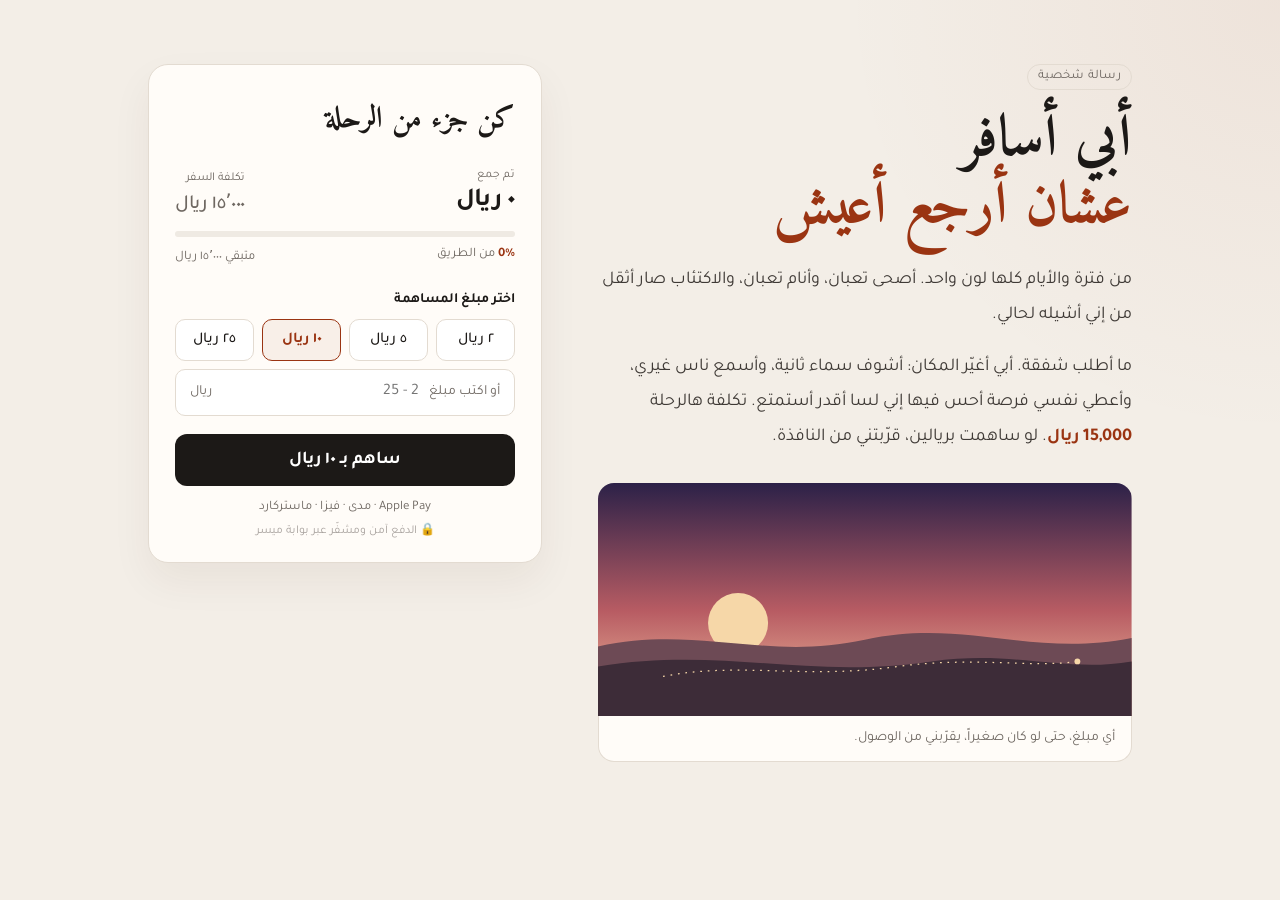
==== commit 65da8465: "Fix the landscape path and the caption wording" ====
--- a/index.html
+++ b/index.html
@@ -37,10 +37,10 @@
           <circle cx="168" cy="168" r="36" fill="#f6d7a8" />
           <path d="M0 196 C120 170 200 214 320 188 C440 162 520 210 640 186 L640 280 L0 280 Z" fill="#6d4a55" />
           <path d="M0 220 C150 196 250 236 400 214 C500 200 560 228 640 214 L640 280 L0 280 Z" fill="#3d2c38" />
-          <path d="M86 214 C210 168 250 168 392 214" fill="none" stroke="#f6d7a8" stroke-width="1.5" stroke-dasharray="2 7" />
-          <circle cx="392" cy="214" r="3.5" fill="#f6d7a8" />
+          <path d="M78 232 C170 214 250 236 360 220 C450 208 520 222 575 214" fill="none" stroke="#f6d7a8" stroke-width="1.5" stroke-dasharray="2 7" />
+          <circle cx="575" cy="214" r="3.5" fill="#f6d7a8" />
         </svg>
-        <figcaption>كل مبلغ، حتى الصغير، يقصر المسافة.</figcaption>
+        <figcaption>أي مبلغ، حتى لو كان صغيراً، يقرّبني من الوصول.</figcaption>
       </figure>
     </section>
 
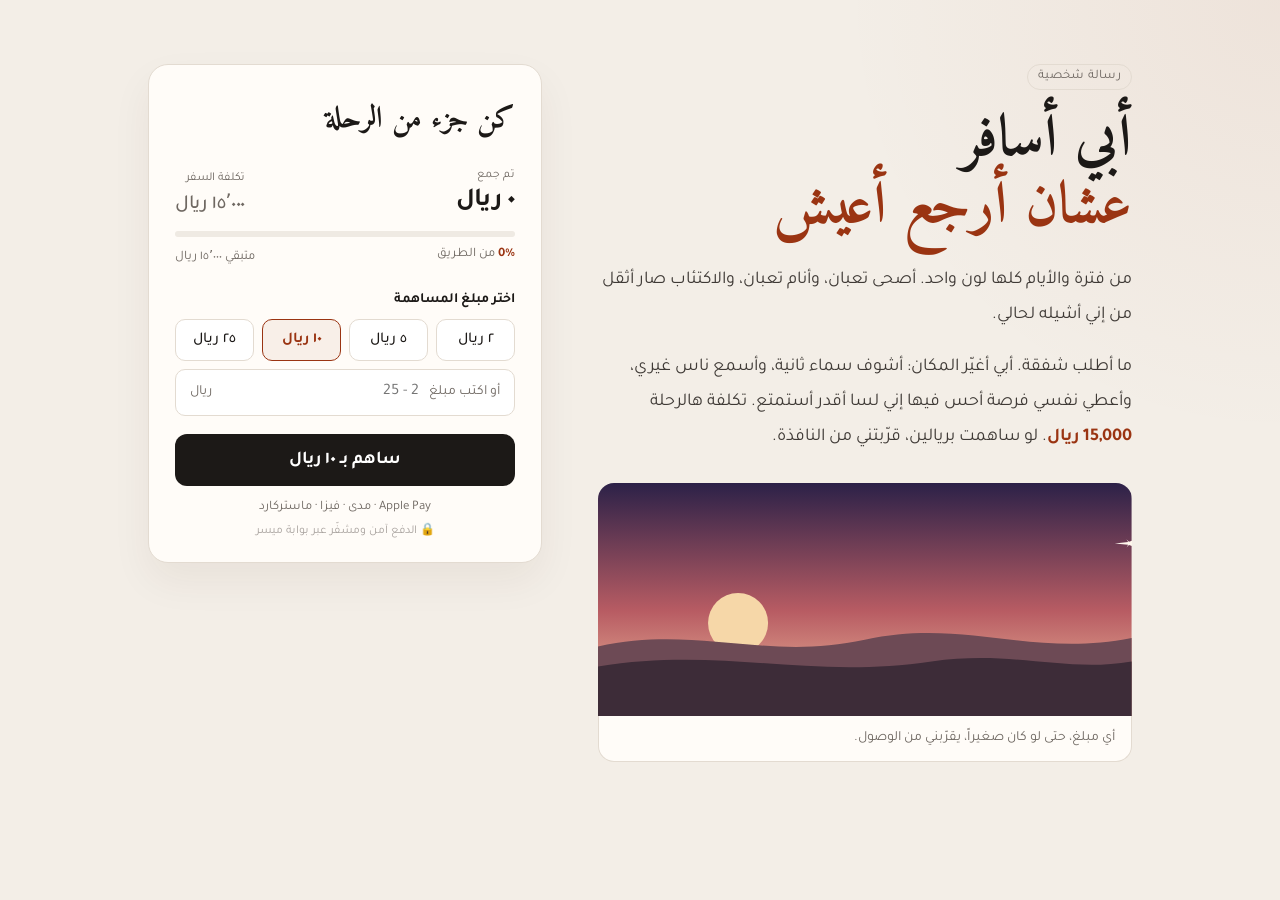
==== commit 16e58671: "Replace the dotted path with a small moving plane" ====
--- a/index.html
+++ b/index.html
@@ -25,7 +25,7 @@
       </p>
 
       <figure class="scene">
-        <svg viewBox="0 0 640 280" role="img" aria-label="أفق عند الغروب">
+        <svg viewBox="0 0 640 280" role="img" aria-label="طائرة صغيرة تعبر الأفق">
           <defs>
             <linearGradient id="sky" x1="0" y1="0" x2="0" y2="1">
               <stop offset="0" stop-color="#2c2148" />
@@ -37,8 +37,11 @@
           <circle cx="168" cy="168" r="36" fill="#f6d7a8" />
           <path d="M0 196 C120 170 200 214 320 188 C440 162 520 210 640 186 L640 280 L0 280 Z" fill="#6d4a55" />
           <path d="M0 220 C150 196 250 236 400 214 C500 200 560 228 640 214 L640 280 L0 280 Z" fill="#3d2c38" />
-          <path d="M78 232 C170 214 250 236 360 220 C450 208 520 222 575 214" fill="none" stroke="#f6d7a8" stroke-width="1.5" stroke-dasharray="2 7" />
-          <circle cx="575" cy="214" r="3.5" fill="#f6d7a8" />
+          <g class="plane" transform="translate(260 72)">
+            <animateTransform class="plane-move" attributeName="transform" type="translate" from="670 64" to="-70 86" dur="16s" repeatCount="indefinite" />
+            <path d="M34 7 H58" fill="none" stroke="#fff7ed" stroke-width="1" stroke-dasharray="1.5 3" opacity="0.75" />
+            <path fill="#fff7ed" d="M0 7 L16 5.4 L14 2 L17 5 L26 2.2 L22 7 L26 11.8 L17 9 L14 12 L16 8.6 Z" />
+          </g>
         </svg>
         <figcaption>أي مبلغ، حتى لو كان صغيراً، يقرّبني من الوصول.</figcaption>
       </figure>
--- a/style.css
+++ b/style.css
@@ -76,6 +76,10 @@
   width: 100%;
   height: auto;
   border-radius: 16px 16px 0 0;
+}
+
+@media (prefers-reduced-motion: reduce) {
+  .plane-move { display: none; }
 }
 
 .scene figcaption {
